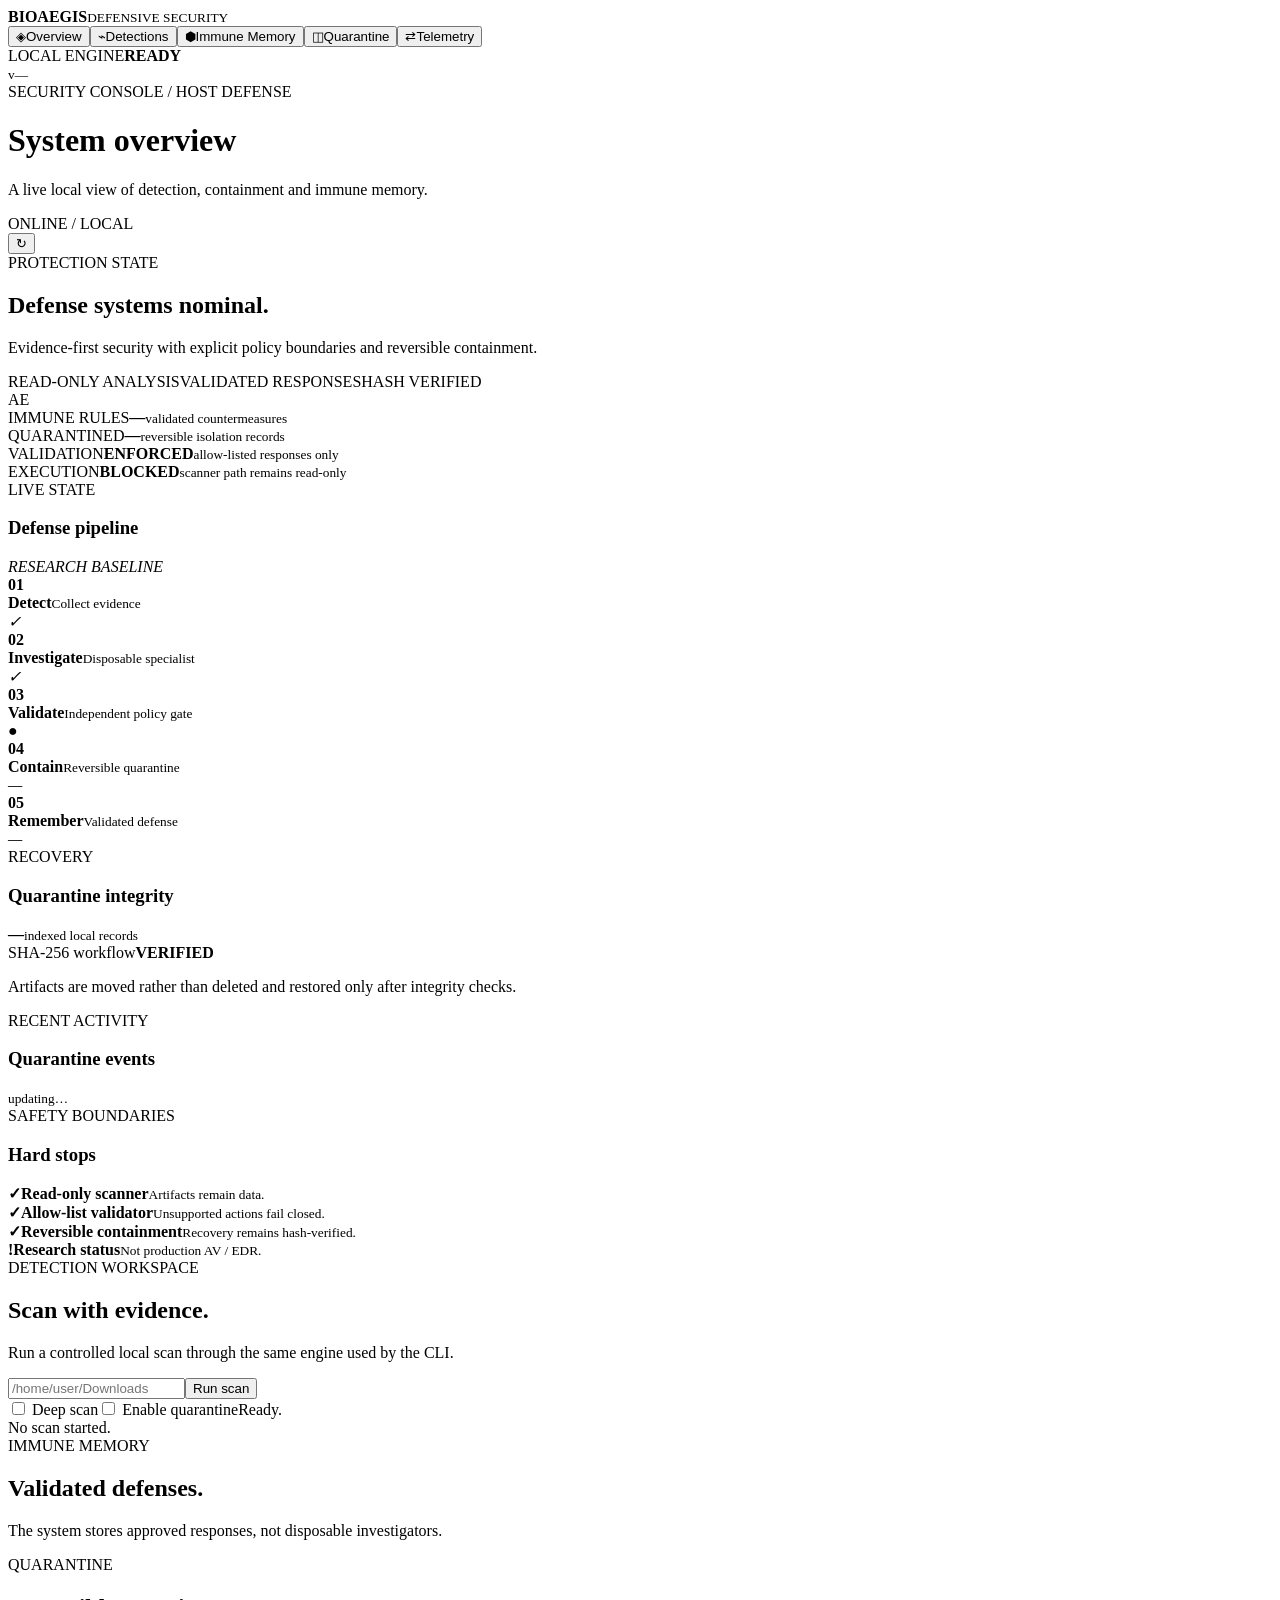
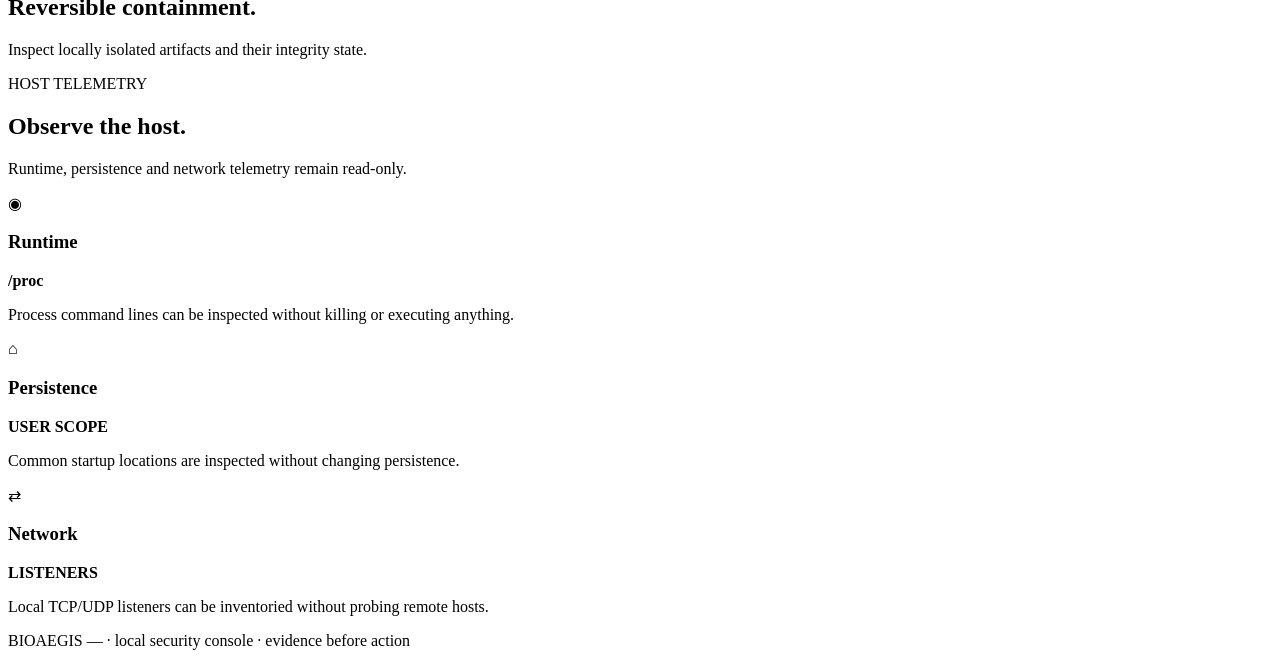
==== bioaegis/dashboard_static/index.html @ 1b678df3 "feat(dashboard): add polished console layout" ====
<!doctype html>
<html lang="en">
<head>
<meta charset="utf-8"><meta name="viewport" content="width=device-width,initial-scale=1"><meta name="theme-color" content="#07090d">
<title>BIOAEGIS // Security Console</title><link rel="stylesheet" href="/dashboard/style.css">
</head>
<body><div class="noise"></div><div class="shell">
<aside class="sidebar"><div class="brand"><div class="brand-symbol"><i></i><i></i><i></i></div><div><strong>BIOAEGIS</strong><small>DEFENSIVE SECURITY</small></div></div>
<nav><button class="nav active" data-view="overview"><span>◈</span>Overview</button><button class="nav" data-view="detections"><span>⌁</span>Detections</button><button class="nav" data-view="memory"><span>⬢</span>Immune Memory</button><button class="nav" data-view="quarantine"><span>◫</span>Quarantine</button><button class="nav" data-view="telemetry"><span>⇄</span>Telemetry</button></nav>
<div class="sidebar-footer"><div class="engine"><span class="pulse"></span><span>LOCAL ENGINE</span><b>READY</b></div><small>v<span id="version">—</span></small></div></aside>
<main>
<header class="top"><div><div class="eyebrow">SECURITY CONSOLE / HOST DEFENSE</div><h1 id="title">System overview</h1><p id="subtitle">A live local view of detection, containment and immune memory.</p></div><div class="top-right"><div class="online"><span class="status"></span>ONLINE / LOCAL</div><button id="refresh" class="refresh" title="Refresh">↻</button></div></header>
<section id="overview" class="view active">
<div class="hero"><div><div class="eyebrow">PROTECTION STATE</div><h2>Defense systems nominal.</h2><p>Evidence-first security with explicit policy boundaries and reversible containment.</p><div class="hero-tags"><span>READ-ONLY ANALYSIS</span><span>VALIDATED RESPONSES</span><span>HASH VERIFIED</span></div></div><div class="core"><div class="core-center">AE</div><span class="orbit one"></span><span class="orbit two"></span><span class="orbit three"></span></div></div>
<div class="metrics"><article><span>IMMUNE RULES</span><strong class="cyan" id="memory-count">—</strong><small>validated countermeasures</small></article><article><span>QUARANTINED</span><strong class="amber" id="quarantine-count">—</strong><small>reversible isolation records</small></article><article><span>VALIDATION</span><strong class="green">ENFORCED</strong><small>allow-listed responses only</small></article><article><span>EXECUTION</span><strong>BLOCKED</strong><small>scanner path remains read-only</small></article></div>
<div class="grid two-one"><section class="panel"><div class="panel-head"><div><span>LIVE STATE</span><h3>Defense pipeline</h3></div><em>RESEARCH BASELINE</em></div><div class="pipeline"><div class="stage done"><b>01</b><div><strong>Detect</strong><small>Collect evidence</small></div><i>✓</i></div><span></span><div class="stage done"><b>02</b><div><strong>Investigate</strong><small>Disposable specialist</small></div><i>✓</i></div><span></span><div class="stage active"><b>03</b><div><strong>Validate</strong><small>Independent policy gate</small></div><i>●</i></div><span></span><div class="stage"><b>04</b><div><strong>Contain</strong><small>Reversible quarantine</small></div><i>—</i></div><span></span><div class="stage"><b>05</b><div><strong>Remember</strong><small>Validated defense</small></div><i>—</i></div></div></section><section class="panel"><div class="panel-head"><div><span>RECOVERY</span><h3>Quarantine integrity</h3></div></div><strong class="big" id="quarantine-big">—</strong><small>indexed local records</small><div class="integrity"><div><span>SHA-256 workflow</span><b>VERIFIED</b></div><div><i></i></div></div><p>Artifacts are moved rather than deleted and restored only after integrity checks.</p></section></div>
<div class="grid two-one"><section class="panel"><div class="panel-head"><div><span>RECENT ACTIVITY</span><h3>Quarantine events</h3></div><small id="updated">updating…</small></div><div id="activity" class="table"></div></section><section class="panel"><div class="panel-head"><div><span>SAFETY BOUNDARIES</span><h3>Hard stops</h3></div></div><div class="safe"><div><b>✓</b><span><strong>Read-only scanner</strong><small>Artifacts remain data.</small></span></div><div><b>✓</b><span><strong>Allow-list validator</strong><small>Unsupported actions fail closed.</small></span></div><div><b>✓</b><span><strong>Reversible containment</strong><small>Recovery remains hash-verified.</small></span></div><div class="warn"><b>!</b><span><strong>Research status</strong><small>Not production AV / EDR.</small></span></div></div></section></div></section>
<section id="detections" class="view"><div class="section-head"><div class="eyebrow">DETECTION WORKSPACE</div><h2>Scan with evidence.</h2><p>Run a controlled local scan through the same engine used by the CLI.</p></div><div class="panel scanner"><div class="scan-line"><input id="target" placeholder="/home/user/Downloads"><button id="scan">Run scan</button></div><div class="scan-options"><label><input type="checkbox" id="deep"> Deep scan</label><label><input type="checkbox" id="do-quarantine"> Enable quarantine</label><span id="scan-state">Ready.</span></div><div id="results" class="empty">No scan started.</div></div></section>
<section id="memory" class="view"><div class="section-head"><div class="eyebrow">IMMUNE MEMORY</div><h2>Validated defenses.</h2><p>The system stores approved responses, not disposable investigators.</p></div><div class="panel"><div id="memory-table" class="table"></div></div></section>
<section id="quarantine" class="view"><div class="section-head"><div class="eyebrow">QUARANTINE</div><h2>Reversible containment.</h2><p>Inspect locally isolated artifacts and their integrity state.</p></div><div class="panel"><div id="quarantine-table" class="table"></div></div></section>
<section id="telemetry" class="view"><div class="section-head"><div class="eyebrow">HOST TELEMETRY</div><h2>Observe the host.</h2><p>Runtime, persistence and network telemetry remain read-only.</p></div><div class="telemetry"><article class="panel"><span>◉</span><h3>Runtime</h3><b>/proc</b><p>Process command lines can be inspected without killing or executing anything.</p></article><article class="panel"><span>⌂</span><h3>Persistence</h3><b>USER SCOPE</b><p>Common startup locations are inspected without changing persistence.</p></article><article class="panel"><span>⇄</span><h3>Network</h3><b>LISTENERS</b><p>Local TCP/UDP listeners can be inventoried without probing remote hosts.</p></article></div></section>
<footer>BIOAEGIS <span id="footer-version">—</span> · local security console · evidence before action</footer>
</main></div><script src="/dashboard/app.js" defer></script></body></html>
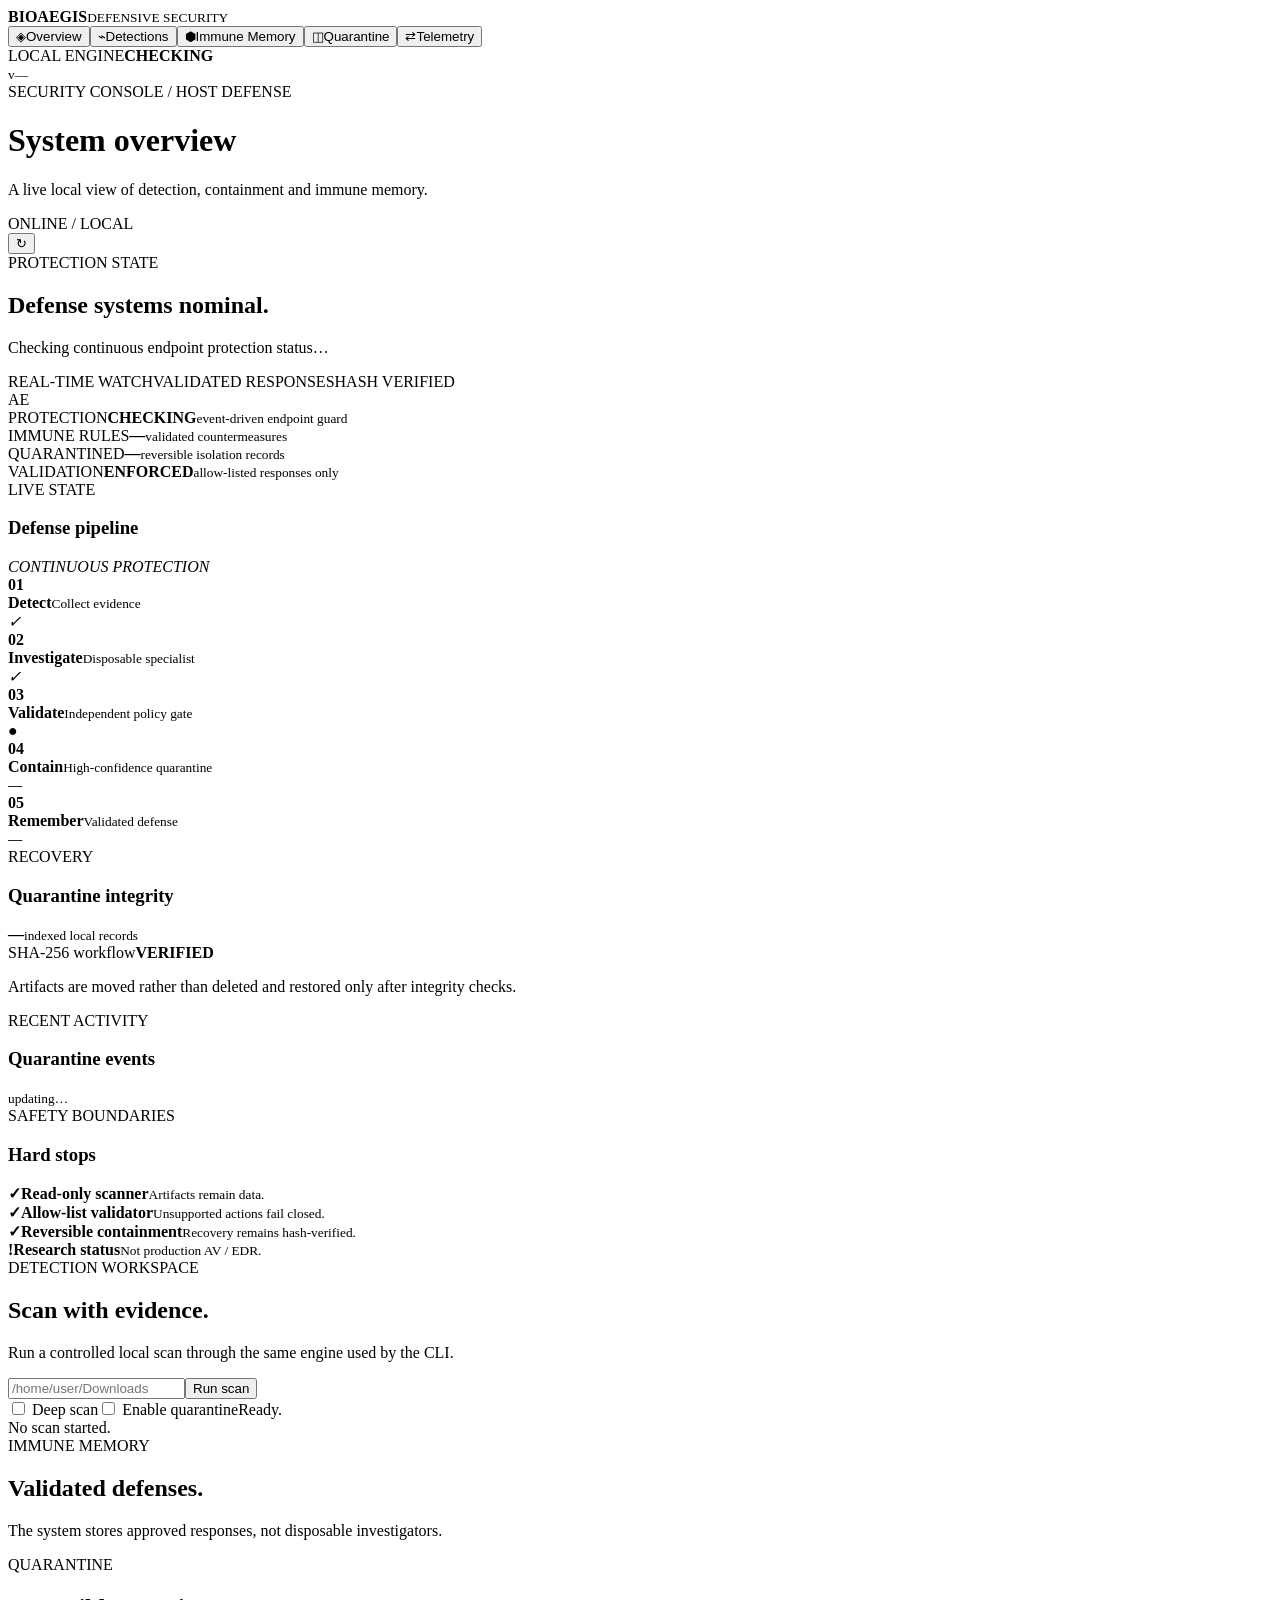
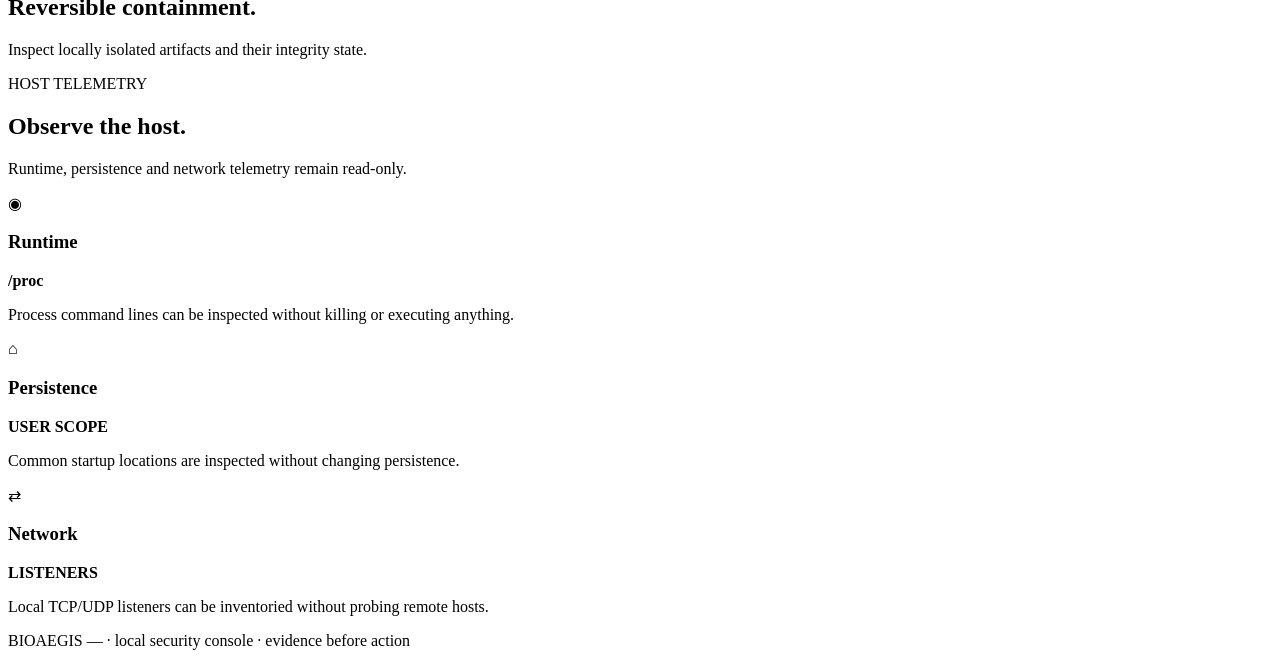
==== commit 45752c25: "ui: show continuous protection health in console" ====
--- a/bioaegis/dashboard_static/index.html
+++ b/bioaegis/dashboard_static/index.html
@@ -7,13 +7,13 @@
 <body><div class="noise"></div><div class="shell">
 <aside class="sidebar"><div class="brand"><div class="brand-symbol"><i></i><i></i><i></i></div><div><strong>BIOAEGIS</strong><small>DEFENSIVE SECURITY</small></div></div>
 <nav><button class="nav active" data-view="overview"><span>◈</span>Overview</button><button class="nav" data-view="detections"><span>⌁</span>Detections</button><button class="nav" data-view="memory"><span>⬢</span>Immune Memory</button><button class="nav" data-view="quarantine"><span>◫</span>Quarantine</button><button class="nav" data-view="telemetry"><span>⇄</span>Telemetry</button></nav>
-<div class="sidebar-footer"><div class="engine"><span class="pulse"></span><span>LOCAL ENGINE</span><b>READY</b></div><small>v<span id="version">—</span></small></div></aside>
+<div class="sidebar-footer"><div class="engine"><span class="pulse" id="engine-dot"></span><span>LOCAL ENGINE</span><b id="engine-state">CHECKING</b></div><small>v<span id="version">—</span></small></div></aside>
 <main>
 <header class="top"><div><div class="eyebrow">SECURITY CONSOLE / HOST DEFENSE</div><h1 id="title">System overview</h1><p id="subtitle">A live local view of detection, containment and immune memory.</p></div><div class="top-right"><div class="online"><span class="status"></span>ONLINE / LOCAL</div><button id="refresh" class="refresh" title="Refresh">↻</button></div></header>
 <section id="overview" class="view active">
-<div class="hero"><div><div class="eyebrow">PROTECTION STATE</div><h2>Defense systems nominal.</h2><p>Evidence-first security with explicit policy boundaries and reversible containment.</p><div class="hero-tags"><span>READ-ONLY ANALYSIS</span><span>VALIDATED RESPONSES</span><span>HASH VERIFIED</span></div></div><div class="core"><div class="core-center">AE</div><span class="orbit one"></span><span class="orbit two"></span><span class="orbit three"></span></div></div>
-<div class="metrics"><article><span>IMMUNE RULES</span><strong class="cyan" id="memory-count">—</strong><small>validated countermeasures</small></article><article><span>QUARANTINED</span><strong class="amber" id="quarantine-count">—</strong><small>reversible isolation records</small></article><article><span>VALIDATION</span><strong class="green">ENFORCED</strong><small>allow-listed responses only</small></article><article><span>EXECUTION</span><strong>BLOCKED</strong><small>scanner path remains read-only</small></article></div>
-<div class="grid two-one"><section class="panel"><div class="panel-head"><div><span>LIVE STATE</span><h3>Defense pipeline</h3></div><em>RESEARCH BASELINE</em></div><div class="pipeline"><div class="stage done"><b>01</b><div><strong>Detect</strong><small>Collect evidence</small></div><i>✓</i></div><span></span><div class="stage done"><b>02</b><div><strong>Investigate</strong><small>Disposable specialist</small></div><i>✓</i></div><span></span><div class="stage active"><b>03</b><div><strong>Validate</strong><small>Independent policy gate</small></div><i>●</i></div><span></span><div class="stage"><b>04</b><div><strong>Contain</strong><small>Reversible quarantine</small></div><i>—</i></div><span></span><div class="stage"><b>05</b><div><strong>Remember</strong><small>Validated defense</small></div><i>—</i></div></div></section><section class="panel"><div class="panel-head"><div><span>RECOVERY</span><h3>Quarantine integrity</h3></div></div><strong class="big" id="quarantine-big">—</strong><small>indexed local records</small><div class="integrity"><div><span>SHA-256 workflow</span><b>VERIFIED</b></div><div><i></i></div></div><p>Artifacts are moved rather than deleted and restored only after integrity checks.</p></section></div>
+<div class="hero"><div><div class="eyebrow">PROTECTION STATE</div><h2>Defense systems nominal.</h2><p id="protection-detail">Checking continuous endpoint protection status…</p><div class="hero-tags"><span>REAL-TIME WATCH</span><span>VALIDATED RESPONSES</span><span>HASH VERIFIED</span></div></div><div class="core"><div class="core-center">AE</div><span class="orbit one"></span><span class="orbit two"></span><span class="orbit three"></span></div></div>
+<div class="metrics"><article><span>PROTECTION</span><strong id="protection-state" class="cyan">CHECKING</strong><small>event-driven endpoint guard</small></article><article><span>IMMUNE RULES</span><strong class="cyan" id="memory-count">—</strong><small>validated countermeasures</small></article><article><span>QUARANTINED</span><strong class="amber" id="quarantine-count">—</strong><small>reversible isolation records</small></article><article><span>VALIDATION</span><strong class="green">ENFORCED</strong><small>allow-listed responses only</small></article></div>
+<div class="grid two-one"><section class="panel"><div class="panel-head"><div><span>LIVE STATE</span><h3>Defense pipeline</h3></div><em>CONTINUOUS PROTECTION</em></div><div class="pipeline"><div class="stage done"><b>01</b><div><strong>Detect</strong><small>Collect evidence</small></div><i>✓</i></div><span></span><div class="stage done"><b>02</b><div><strong>Investigate</strong><small>Disposable specialist</small></div><i>✓</i></div><span></span><div class="stage active"><b>03</b><div><strong>Validate</strong><small>Independent policy gate</small></div><i>●</i></div><span></span><div class="stage"><b>04</b><div><strong>Contain</strong><small>High-confidence quarantine</small></div><i>—</i></div><span></span><div class="stage"><b>05</b><div><strong>Remember</strong><small>Validated defense</small></div><i>—</i></div></div></section><section class="panel"><div class="panel-head"><div><span>RECOVERY</span><h3>Quarantine integrity</h3></div></div><strong class="big" id="quarantine-big">—</strong><small>indexed local records</small><div class="integrity"><div><span>SHA-256 workflow</span><b>VERIFIED</b></div><div><i></i></div></div><p>Artifacts are moved rather than deleted and restored only after integrity checks.</p></section></div>
 <div class="grid two-one"><section class="panel"><div class="panel-head"><div><span>RECENT ACTIVITY</span><h3>Quarantine events</h3></div><small id="updated">updating…</small></div><div id="activity" class="table"></div></section><section class="panel"><div class="panel-head"><div><span>SAFETY BOUNDARIES</span><h3>Hard stops</h3></div></div><div class="safe"><div><b>✓</b><span><strong>Read-only scanner</strong><small>Artifacts remain data.</small></span></div><div><b>✓</b><span><strong>Allow-list validator</strong><small>Unsupported actions fail closed.</small></span></div><div><b>✓</b><span><strong>Reversible containment</strong><small>Recovery remains hash-verified.</small></span></div><div class="warn"><b>!</b><span><strong>Research status</strong><small>Not production AV / EDR.</small></span></div></div></section></div></section>
 <section id="detections" class="view"><div class="section-head"><div class="eyebrow">DETECTION WORKSPACE</div><h2>Scan with evidence.</h2><p>Run a controlled local scan through the same engine used by the CLI.</p></div><div class="panel scanner"><div class="scan-line"><input id="target" placeholder="/home/user/Downloads"><button id="scan">Run scan</button></div><div class="scan-options"><label><input type="checkbox" id="deep"> Deep scan</label><label><input type="checkbox" id="do-quarantine"> Enable quarantine</label><span id="scan-state">Ready.</span></div><div id="results" class="empty">No scan started.</div></div></section>
 <section id="memory" class="view"><div class="section-head"><div class="eyebrow">IMMUNE MEMORY</div><h2>Validated defenses.</h2><p>The system stores approved responses, not disposable investigators.</p></div><div class="panel"><div id="memory-table" class="table"></div></div></section>
